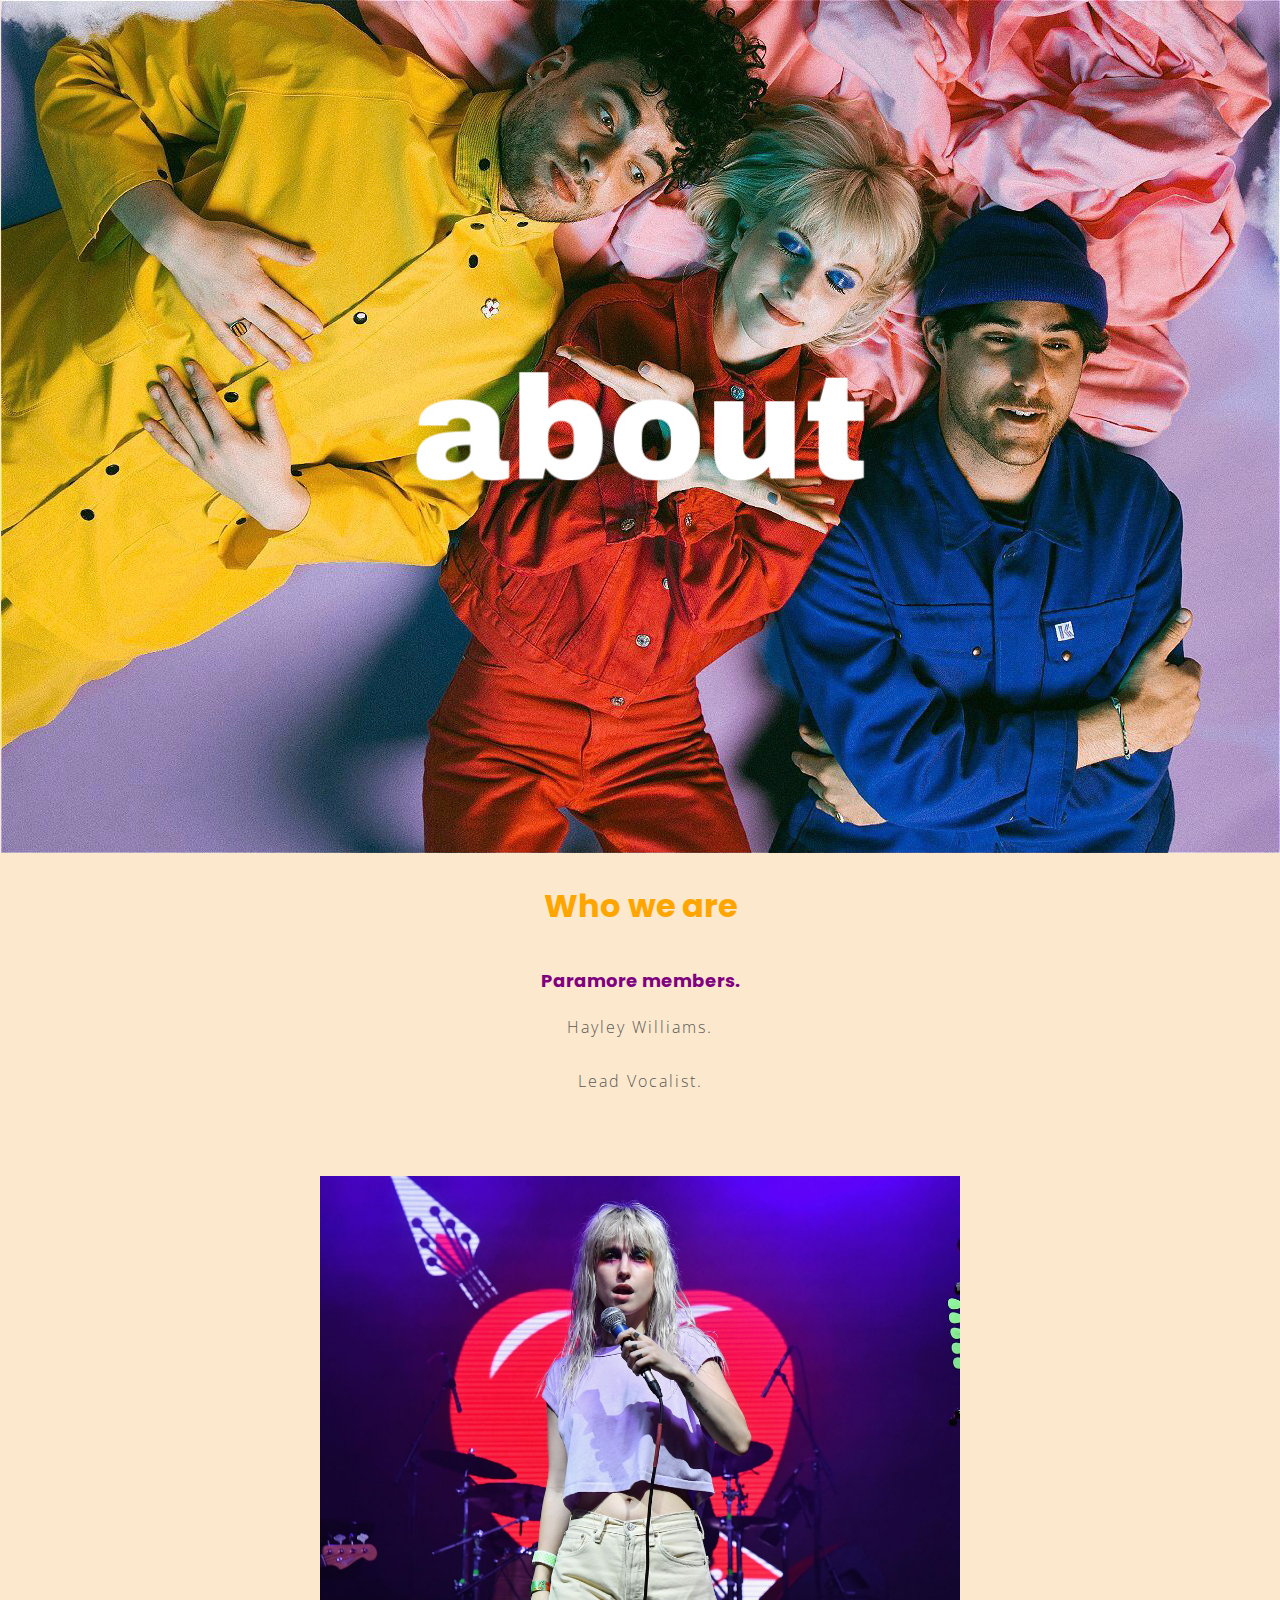
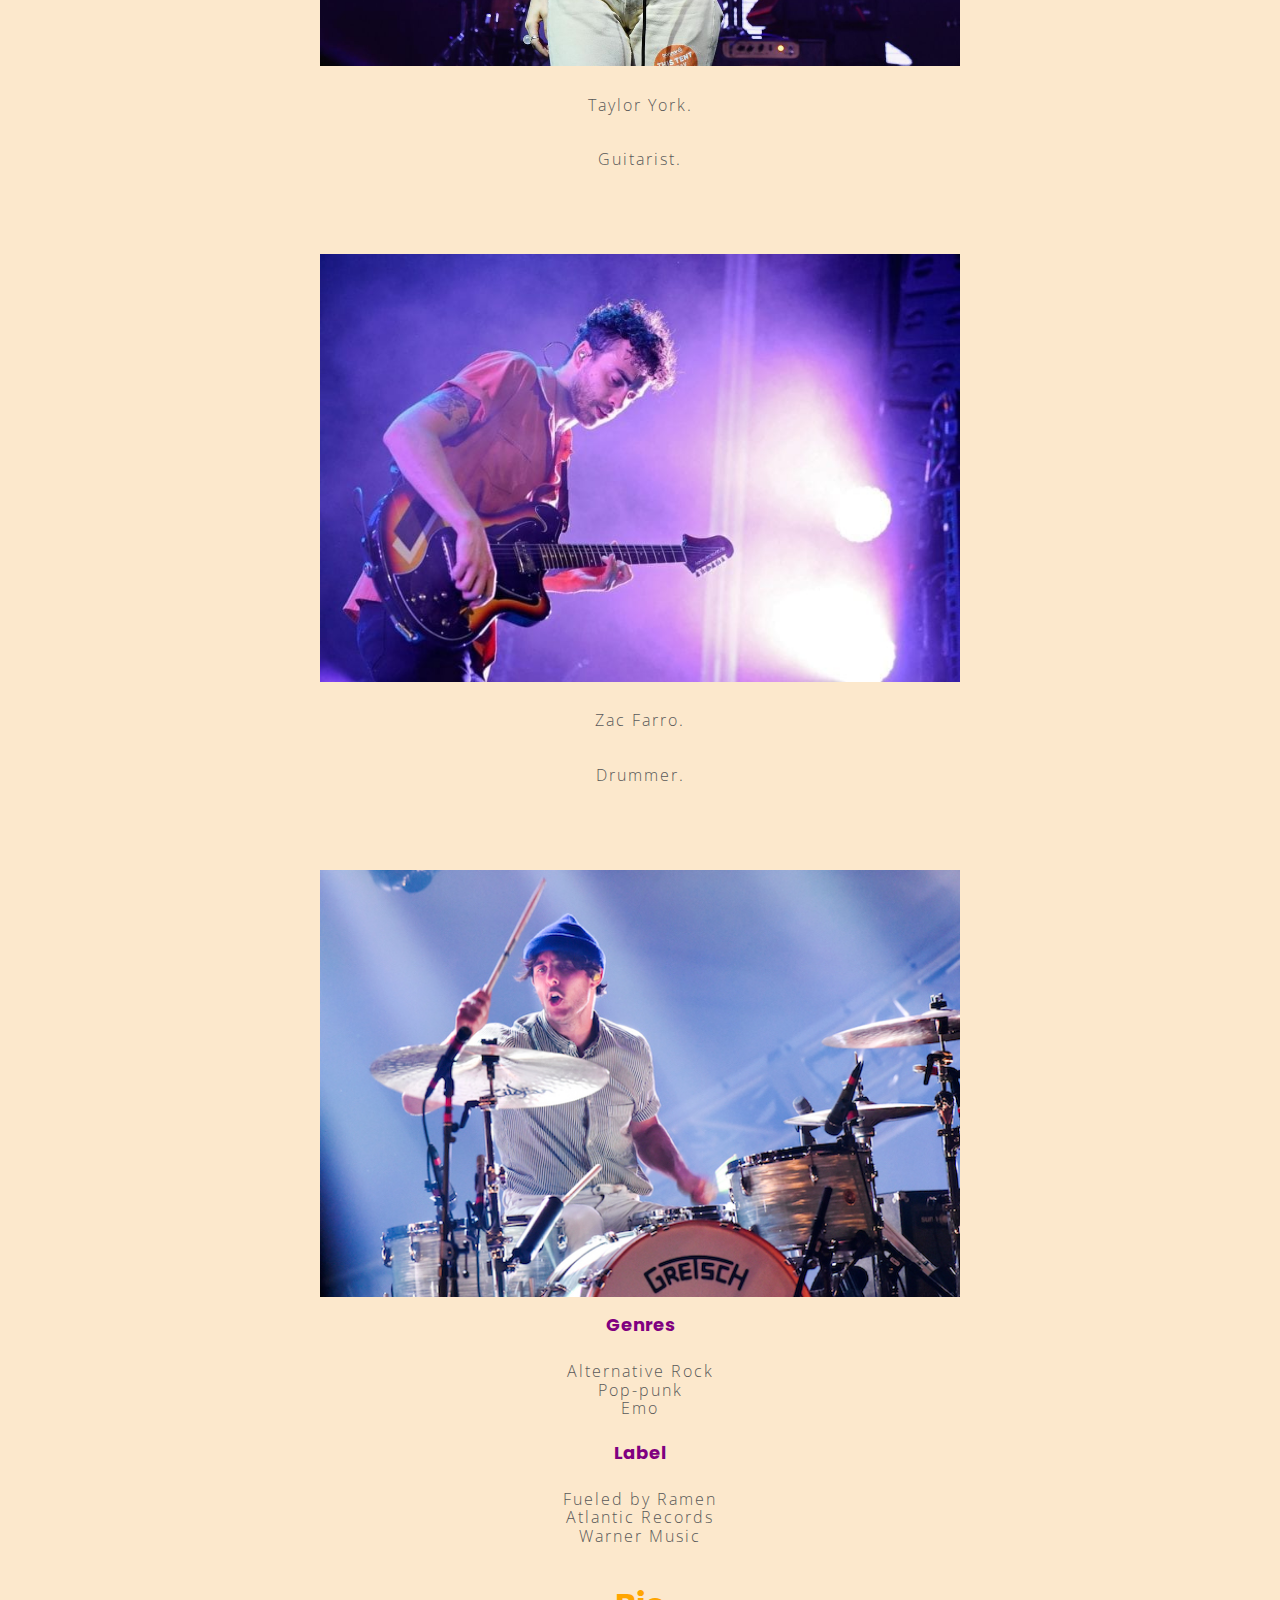
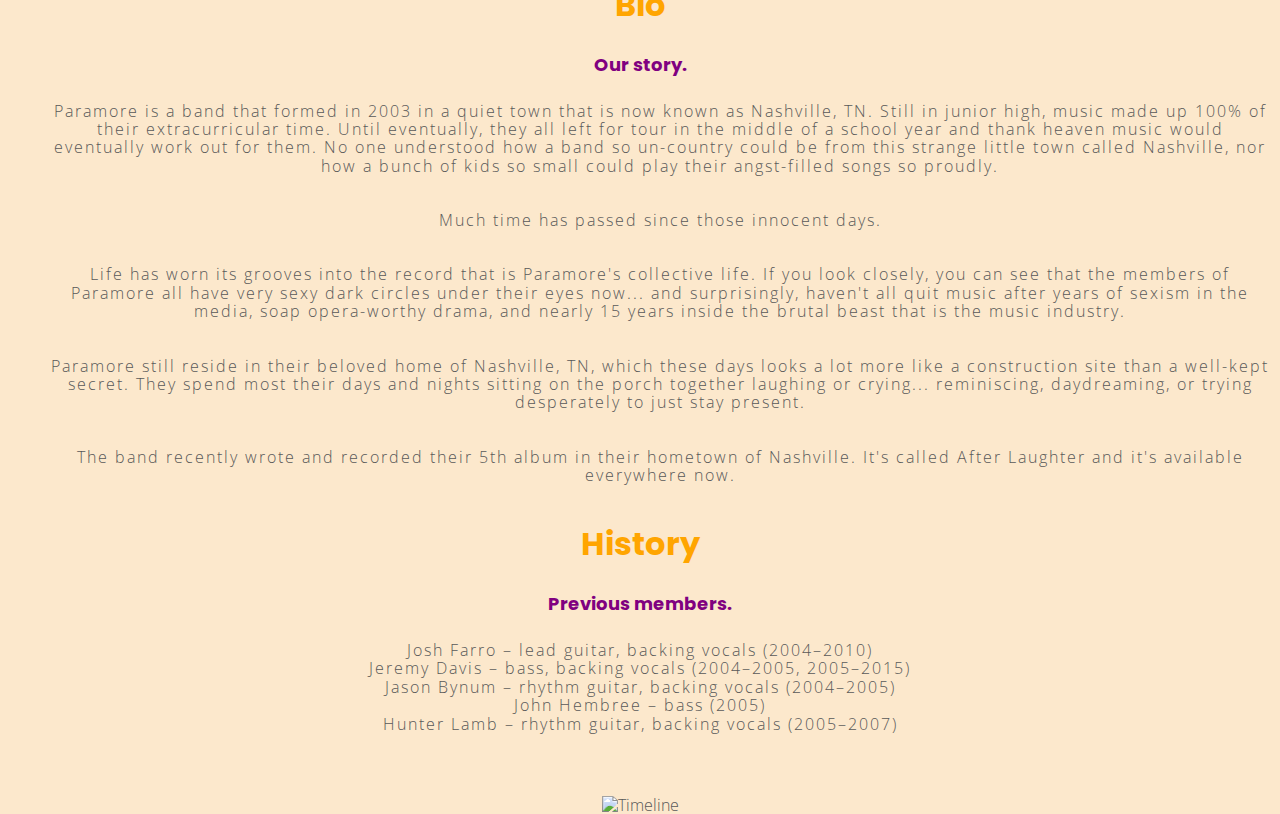
==== page-2-about/page2-about.html @ 4eb8f787 "Add files via upload" ====
<!DOCTYPE html>
<html>
  <head>
    <meta charset="utf-8">
    <meta name="viewport" content="width=device-width">
    <link href="style.css" rel="stylesheet" type="text/css" />
    <link href="normalize.css" rel="stylesheet" type="text/css" />
    <link rel="preconnect" href="https://fonts.gstatic.com">
    <link href="https://fonts.googleapis.com/css2?family=Open+Sans&family=Poppins:wght@800&display=swap" rel="stylesheet">
    <title>page2-about</title>
    <!-- for icons --> 
    <script src="https://kit.fontawesome.com/a076d05399.js"></script>
  </head>

  <body class="container">
    <!-- nav bar -->


    <!-- header -->
    <header>
      <img src="cover2.JPEG" alt="Paramore" style="width:100%">
    </header>

    <!-- Who we are -->
    <section class="item1">
      <h1>Who we are</h1>

      <!-- who 1. members -->
      <div class="container-member">
        <div class="item-member" > 
          <h2>Paramore members.</h2>
          <p>Hayley Williams.</p>
          <p>Lead Vocalist.</p>

          <a href="https://twitter.com/yelyahwilliams"> <i class="fab fa-twitter" style="font-size:36px;"></i></a>
          <a style="padding-left:25px;" href="https://instagram.com/yelyahwilliams"> <i class="fab fa-instagram" style="font-size:36px;"></i></a>
          <a style="padding-left:25px;"  href="https://www.youtube.com/channel/UCoGbSChtzhQ4r1toYPmeiSA"> <i class="fab fa-youtube" style="font-size:36px;"></i></a>
          
          <br><br><img src="hayley.jpg" alt="Hayley Williams" style="width:100%", height="40%"> 
        </div>
      </div>
        
      <div class="container-member">
        <div class="item-member" >
          <p>Taylor York.</p>
          <p>Guitarist.</p>

          <a href="https://twitter.com/zacfarro"> <i class="fab fa-twitter" style="font-size:36px;"></i></a>
          <a style="padding-left:25px;"  href="https://instagram.com/zacfarro"> <i class="fab fa-instagram" style="font-size:36px;"></i></a>
          <a style="padding-left:25px;"  href="https://music.youtube.com/channel/UCCCe2-Nn4wd0fCmP6CdC-gQ"> <i class="fab fa-youtube" style="font-size:36px;"></i></a>
          <a style="padding-left:25px;"  href="https://zacfarropoopiupdates.tumblr.com/"> <i class="fab fa-tumblr"style="font-size:36px;"></i></a>
          
          <br><br><img src="taylor.jpg" alt="Taylor York" style="width:100%", height="40%"> 
        </div>
      </div>

      <div class="container-member">
        <div class="item-member" >
          <p> Zac Farro.</p>
          <p>Drummer.</p>

          <a href="https://twitter.com/itstayloryall"> <i class="fab fa-twitter"></i></a>
          <a style="padding-left:25px;"  href="https://instagram.com/tayloryorkfromparamore"> <i class="fab fa-instagram" style="font-size:36px;"></i></a>
          <a style="padding-left:25px;"  href="https://www.facebook.com/paramoretayloryork/"> <i class="fab fa-facebook" style="font-size:36px;"></i></a>

          <br><br><img src="zac.jpg" alt="Zac Farro" style="width:100%", height="40%"> 
        </div>
      </div>
      
      <!-- who 2. Genres/Label-->
      <section>
        <h2>Genres</h2>
        <p>
          Alternative Rock<br>
          Pop-punk<br>
          Emo<br>
        </p>

        <h2>Label</h2>
        <p>
          Fueled by Ramen<br>
          Atlantic Records<br>
          Warner Music<br>
        </p>
      </section>
    
    <!-- Bio -->
    <section class="item2">
      <h1>Bio</h1>
      <h2>Our story.</h2>
      <ul>
        <p>Paramore is a band that formed in 2003 in a quiet town that 
          is now known as Nashville, TN. Still in junior high, music made 
          up 100% of their extracurricular time. Until eventually, they 
          all left for tour in the middle of a school year and thank heaven 
          music would eventually work out for them. No one understood how a 
          band so un-country could be from this strange little town called Nashville, 
          nor how a bunch of kids so small could play their angst-filled songs so proudly.</p>

          <p>Much time has passed since those innocent days.</p>

          <p>Life has worn its grooves into the record that is Paramore's collective 
          life. If you look closely, you can see that the members of Paramore 
          all have very sexy dark circles under their eyes now... and surprisingly, 
          haven't all quit music after years of sexism in the media, soap opera-worthy drama, 
          and nearly 15 years inside the brutal beast that is the music industry.</p>
          
          <p>Paramore still reside in their beloved home of Nashville, TN, which these 
          days looks a lot more like a construction site than a well-kept secret. 
          They spend most their days and nights sitting on the porch together laughing or crying... 
          reminiscing, daydreaming, or trying desperately to just stay present.</p>

          <p>The band recently wrote and recorded their 5th album in their hometown 
            of Nashville. It's called After Laughter and it's available everywhere now.</p>
        </ul>
    </section>  

    <!-- History -->
    <section class="item3">
      <h1>History</h1>
      <h2>Previous members.</h2>
      <p>
        Josh Farro – lead guitar, backing vocals (2004–2010)<br>
        Jeremy Davis – bass, backing vocals (2004–2005, 2005–2015)<br>
        Jason Bynum – rhythm guitar, backing vocals (2004–2005)<br>
        John Hembree – bass (2005)<br>
        Hunter Lamb – rhythm guitar, backing vocals (2005–2007)<br>
      </p>

      <br><br><img src="timeline.png" alt="Timeline" style="width:100%", height="40%">
    </section>


  </body>
</html>
---- page-2-about/style.css ----
/* same for all pages */
body{
    font-family: 'Open Sans', sans-serif;
    font-weight: lighter;
    background-color: rgb(252, 232, 204);
    text-align: center;
    color: #595959;
}

h1{
    padding: 10px;
    color: orange;
    font-family: 'Poppins', sans-serif;
    font-size: 20px;
}

p{
    padding: 10px;
    font-family: 'Open Sans', sans-serif;
    font-weight: lighter;
    letter-spacing: 2px;
    color: #595959;
}

h2{
    font-family: 'Poppins', sans-serif;
    color: purple;
    font-size: 18px;
}

/* classes */ 
.container{
    display: flex; 
    flex-flow: column wrap;
    justify-content: space-evenly;
    align-items: center;
}

.item{
    flex-basis: 90%;
}

.container-member{
    display: flex; 
    flex-flow: column wrap;
    justify-content: space-around;
    align-items: center;
}

.item-member{
    flex-basis: 90%;
}

.item-member img{
    width: 90%;
    height: 40%;
    flex-grow: 4;
}



/* same for all pages */
/* media queries - mobile first */

/* media queries - small desktop */
@media (min-width: 600px){
    .container, .container-member{
        flex-flow: row wrap;
        flex-basis: 50%
    }

    .item, .item-member{
        flex-flow: row wrap;
        flex-basis: 50%
    }
}

/* media queries - large desktop */
@media (min-width: 800px){
    .container, .container-member{
        flex-flow: row wrap;
        flex-basis: 50%
    }

    .item, .item-member{
        flex-flow: row wrap;
        flex-basis: 50%
    }
}
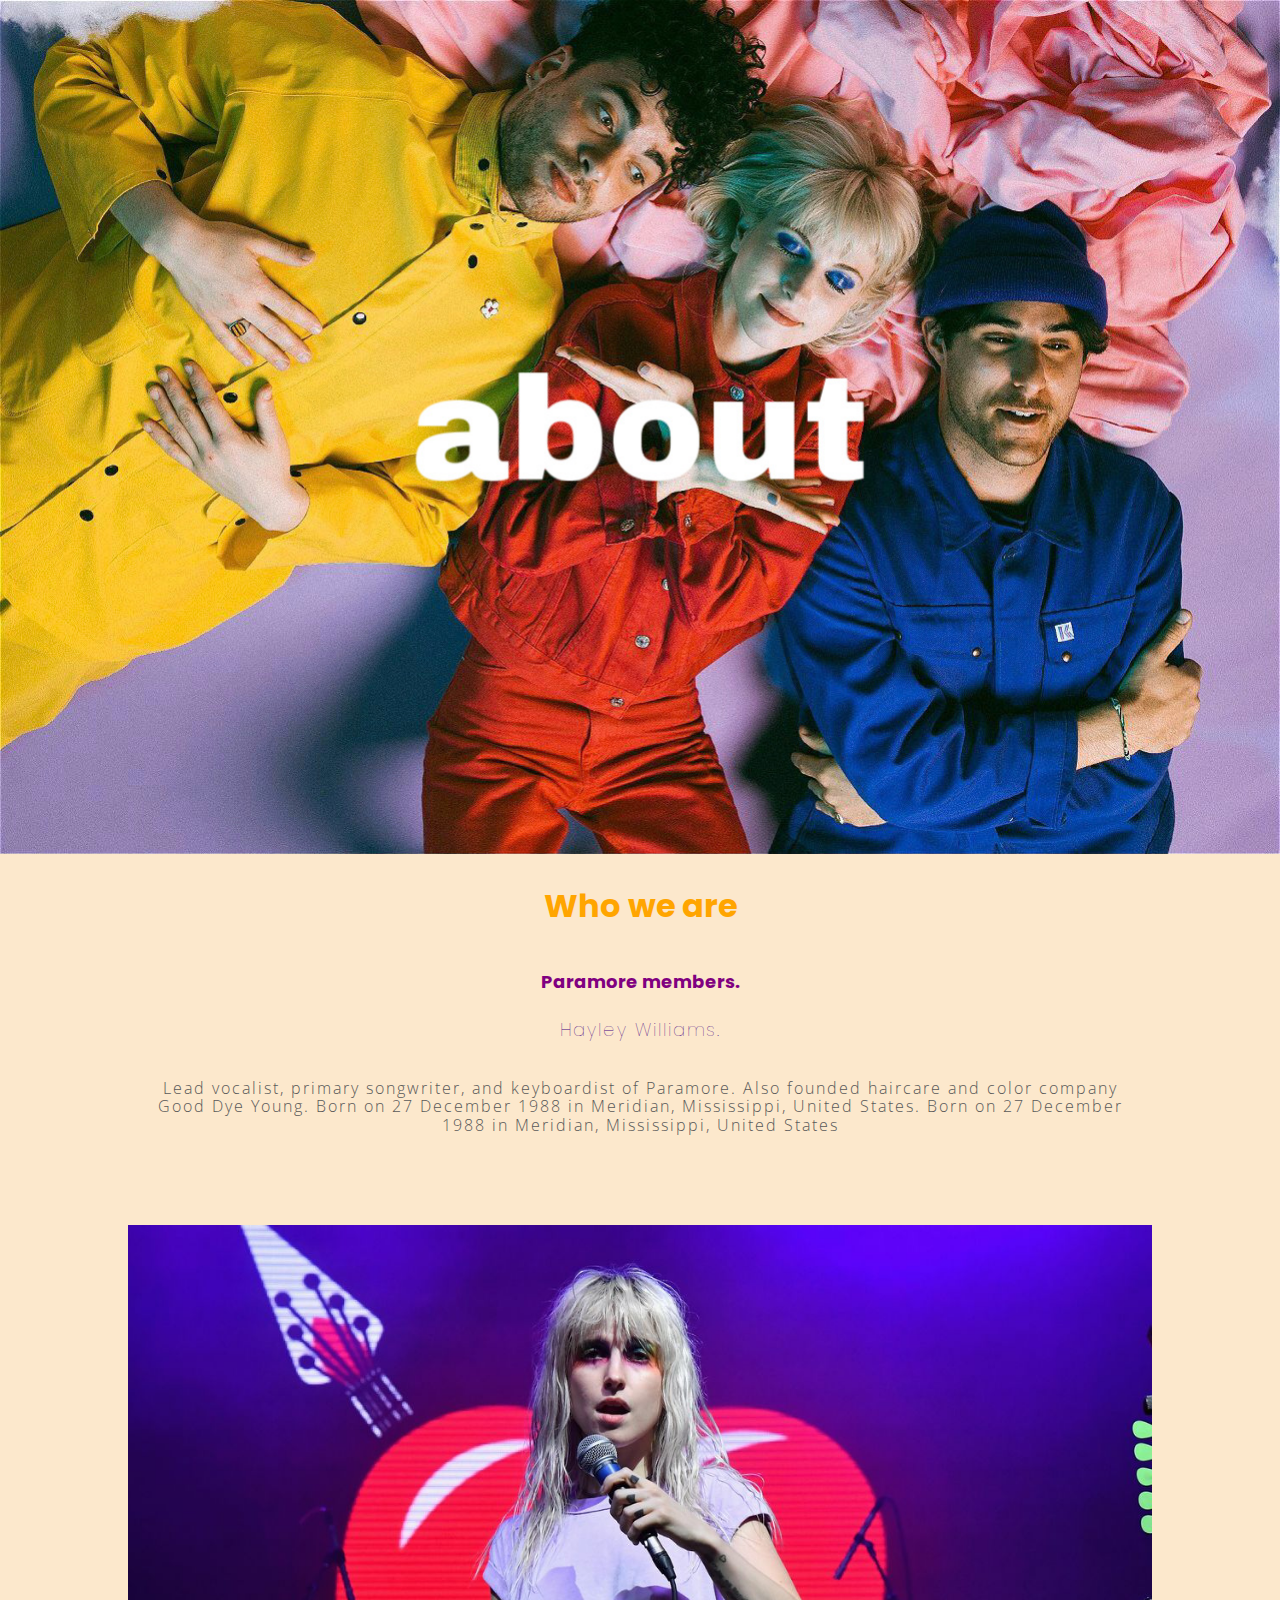
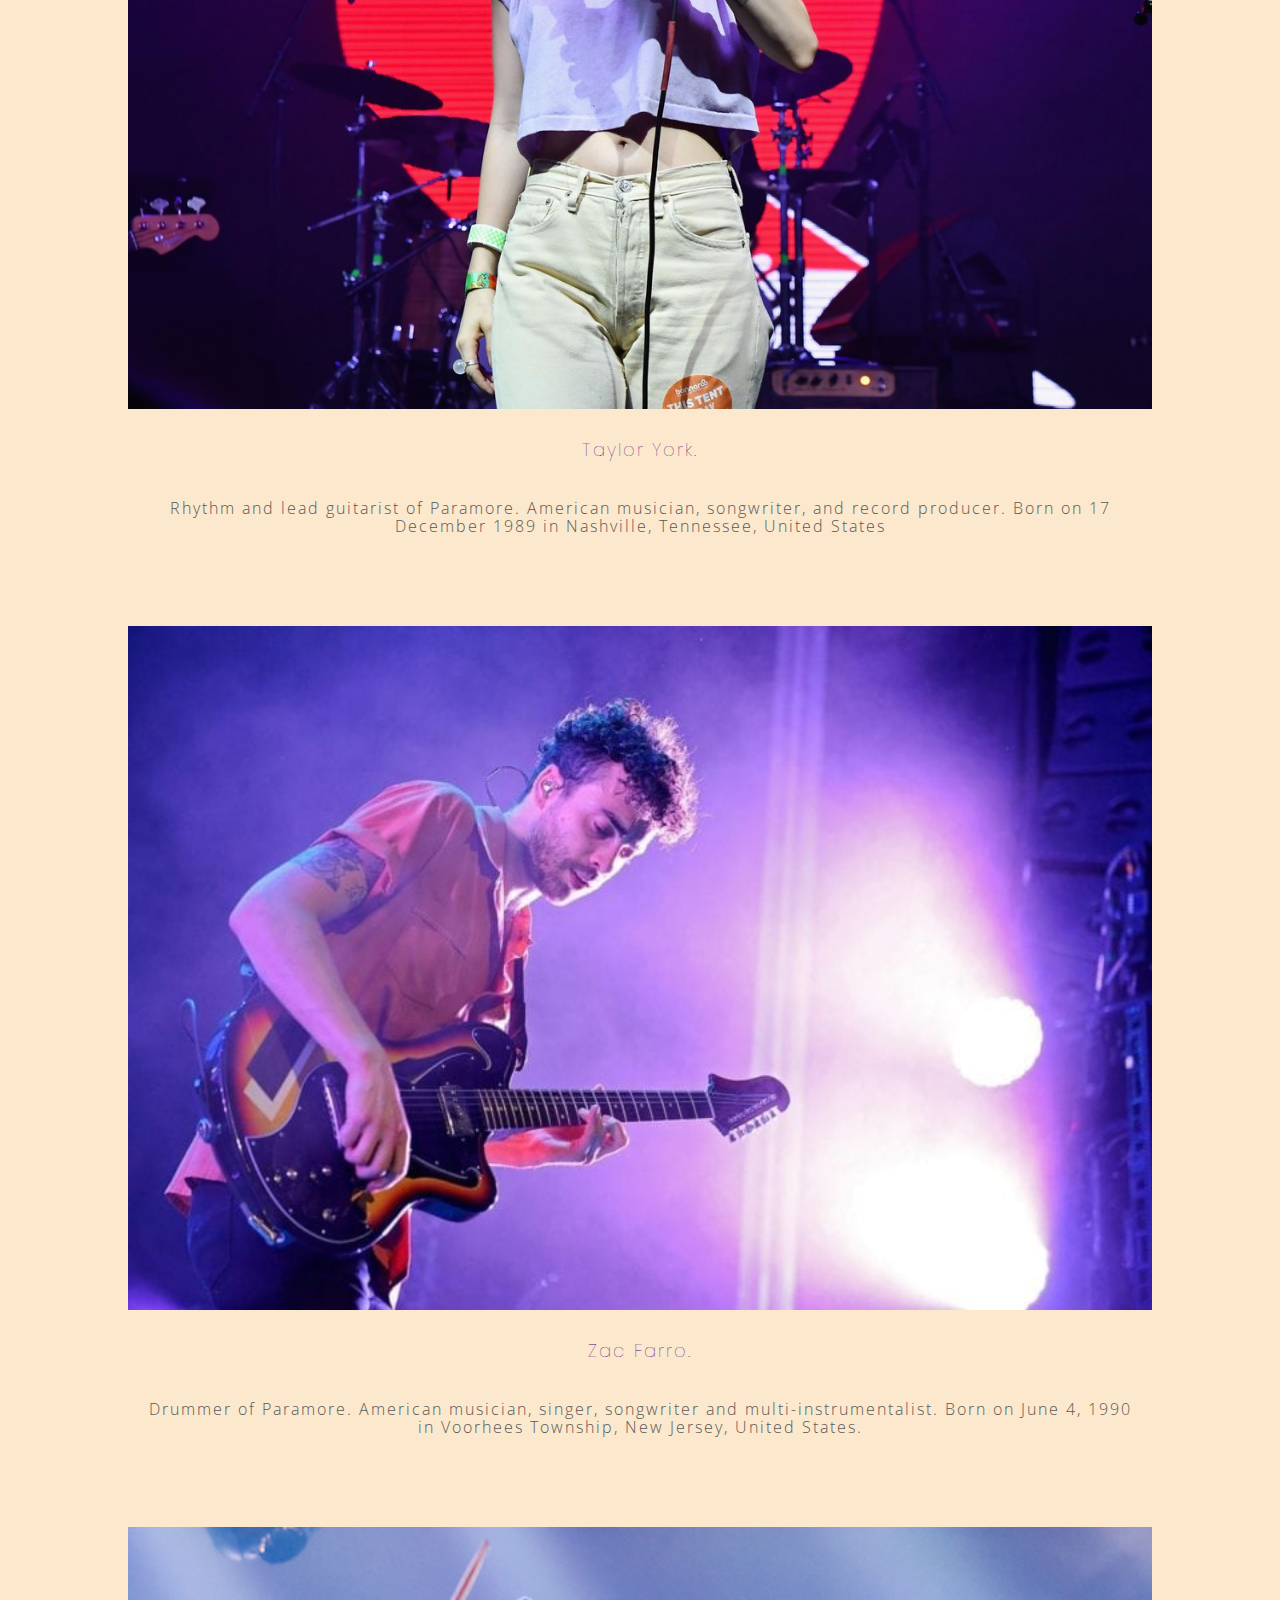
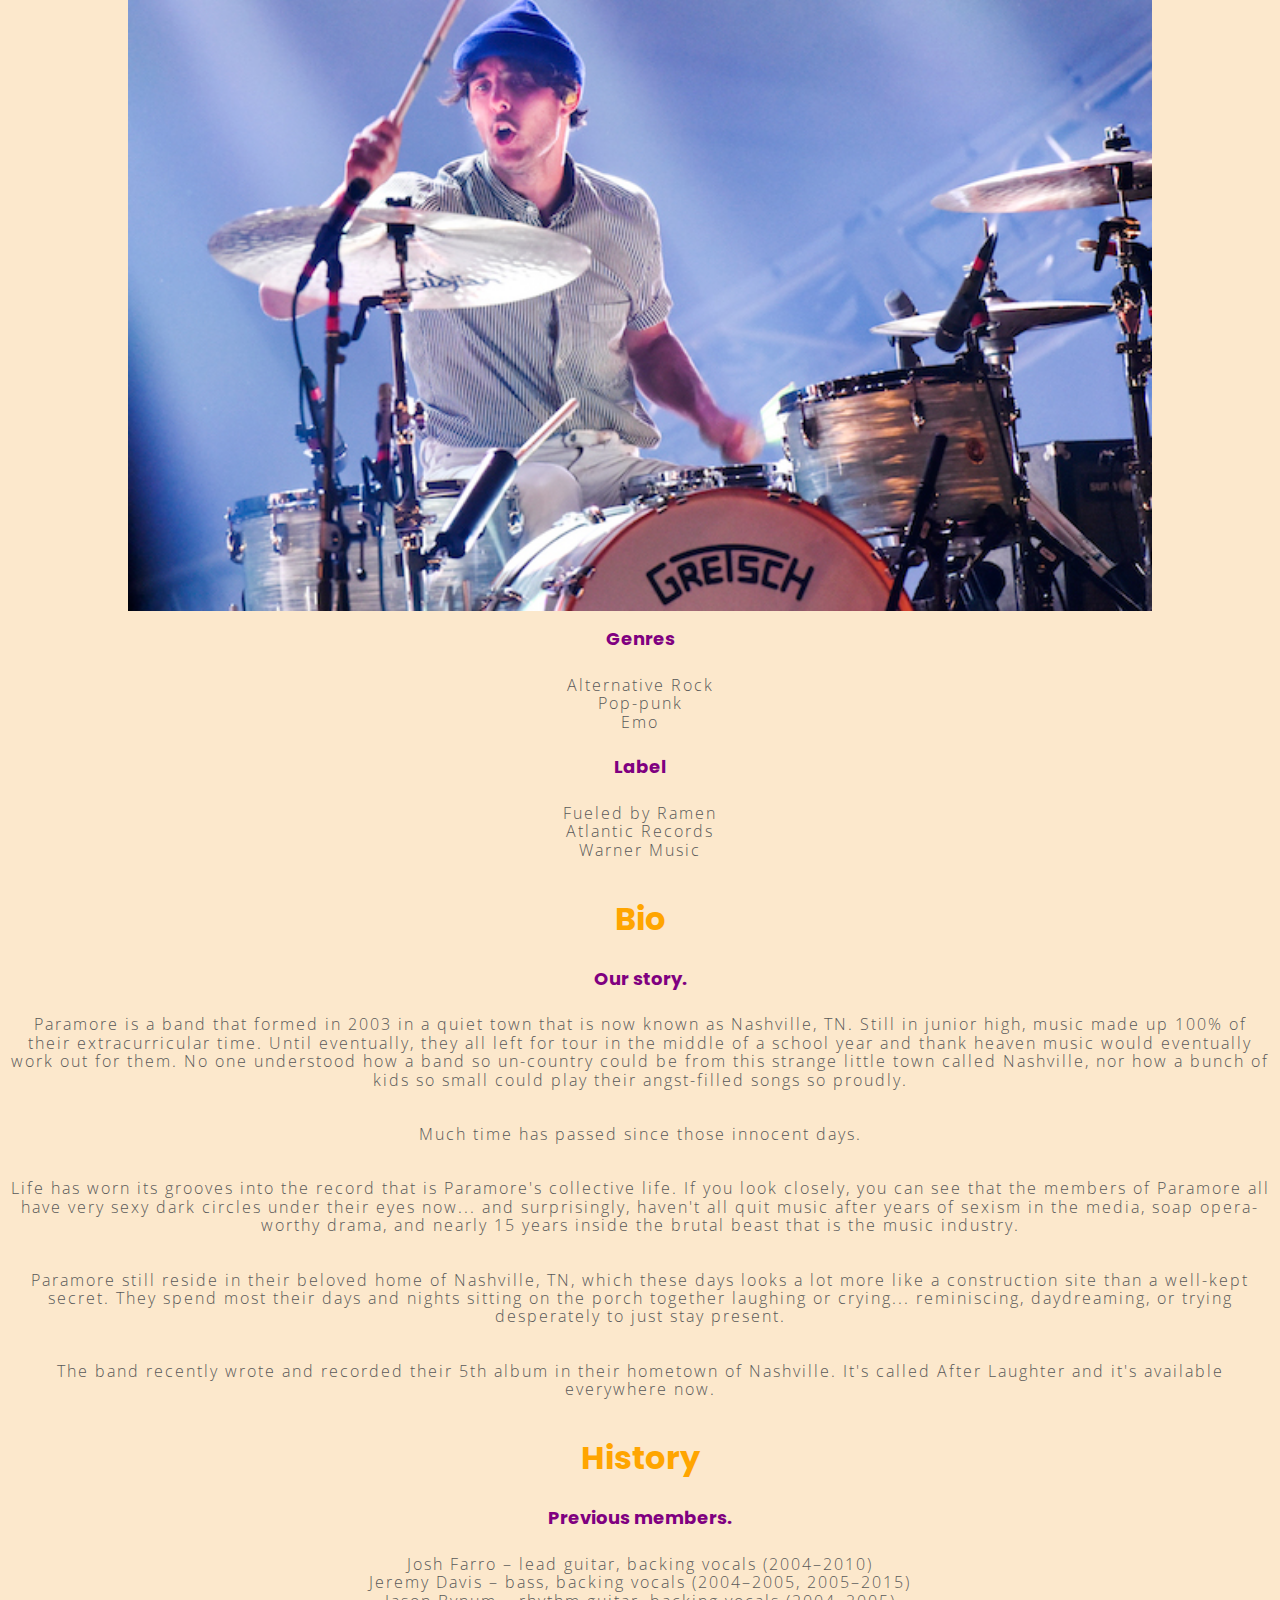
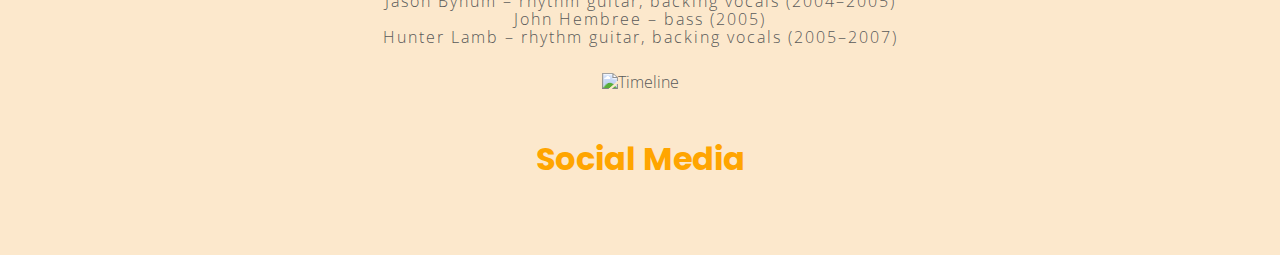
==== commit 33cf8629: "Add files via upload" ====
--- a/page-2-about/page2-about.html
+++ b/page-2-about/page2-about.html
@@ -12,7 +12,7 @@
     <script src="https://kit.fontawesome.com/a076d05399.js"></script>
   </head>
 
-  <body class="container">
+  <body class>
     <!-- nav bar -->
 
 
@@ -22,19 +22,22 @@
     </header>
 
     <!-- Who we are -->
-    <section class="item1">
+    <section>
       <h1>Who we are</h1>
 
       <!-- who 1. members -->
       <div class="container-member">
         <div class="item-member" > 
           <h2>Paramore members.</h2>
-          <p>Hayley Williams.</p>
-          <p>Lead Vocalist.</p>
+          <p class="member-name">Hayley Williams.</p>
+          <p>Lead vocalist, primary songwriter, and keyboardist 
+            of Paramore. Also founded haircare and color company Good Dye Young.  
+            Born on 27 December 1988 in Meridian, Mississippi, 
+            United States. Born on 27 December 1988 in Meridian, Mississippi, United States</p><br>
 
-          <a href="https://twitter.com/yelyahwilliams"> <i class="fab fa-twitter" style="font-size:36px;"></i></a>
-          <a style="padding-left:25px;" href="https://instagram.com/yelyahwilliams"> <i class="fab fa-instagram" style="font-size:36px;"></i></a>
-          <a style="padding-left:25px;"  href="https://www.youtube.com/channel/UCoGbSChtzhQ4r1toYPmeiSA"> <i class="fab fa-youtube" style="font-size:36px;"></i></a>
+          <a href="https://twitter.com/yelyahwilliams"> <i class="fab fa-twitter" style="font-size:24px;"></i></a>
+          <a style="padding-left:25px;" href="https://instagram.com/yelyahwilliams"> <i class="fab fa-instagram" style="font-size:24px;"></i></a>
+          <a style="padding-left:25px;"  href="https://www.youtube.com/channel/UCoGbSChtzhQ4r1toYPmeiSA"> <i class="fab fa-youtube" style="font-size:24px;"></i></a>
           
           <br><br><img src="hayley.jpg" alt="Hayley Williams" style="width:100%", height="40%"> 
         </div>
@@ -42,27 +45,31 @@
         
       <div class="container-member">
         <div class="item-member" >
-          <p>Taylor York.</p>
-          <p>Guitarist.</p>
+          <p class="member-name">Taylor York.</p>
+          <p>Rhythm and lead guitarist of Paramore. American musician, 
+            songwriter, and record producer. 
+            Born on 17 December 1989 in Nashville, 
+            Tennessee, United States</p><br>
 
-          <a href="https://twitter.com/zacfarro"> <i class="fab fa-twitter" style="font-size:36px;"></i></a>
-          <a style="padding-left:25px;"  href="https://instagram.com/zacfarro"> <i class="fab fa-instagram" style="font-size:36px;"></i></a>
-          <a style="padding-left:25px;"  href="https://music.youtube.com/channel/UCCCe2-Nn4wd0fCmP6CdC-gQ"> <i class="fab fa-youtube" style="font-size:36px;"></i></a>
-          <a style="padding-left:25px;"  href="https://zacfarropoopiupdates.tumblr.com/"> <i class="fab fa-tumblr"style="font-size:36px;"></i></a>
-          
+          <a href="https://twitter.com/itstayloryall"> <i class="fab fa-twitter" style="font-size:24px;"></i></a>
+          <a style="padding-left:25px;"  href="https://instagram.com/tayloryorkfromparamore"> <i class="fab fa-instagram" style="font-size:24px;"></i></a>
+          <a style="padding-left:25px;"  href="https://www.facebook.com/paramoretayloryork/"> <i class="fab fa-facebook" style="font-size:24px;"></i></a>
+
           <br><br><img src="taylor.jpg" alt="Taylor York" style="width:100%", height="40%"> 
         </div>
       </div>
 
       <div class="container-member">
         <div class="item-member" >
-          <p> Zac Farro.</p>
-          <p>Drummer.</p>
+          <p class="member-name"> Zac Farro.</p>
+          <p>Drummer of Paramore. American musician, singer, songwriter 
+            and multi-instrumentalist. Born on June 4, 1990 in Voorhees Township, New Jersey, United States.</p><br>
 
-          <a href="https://twitter.com/itstayloryall"> <i class="fab fa-twitter"></i></a>
-          <a style="padding-left:25px;"  href="https://instagram.com/tayloryorkfromparamore"> <i class="fab fa-instagram" style="font-size:36px;"></i></a>
-          <a style="padding-left:25px;"  href="https://www.facebook.com/paramoretayloryork/"> <i class="fab fa-facebook" style="font-size:36px;"></i></a>
-
+          <a href="https://twitter.com/zacfarro"> <i class="fab fa-twitter" style="font-size:24px;"></i></a>
+          <a style="padding-left:25px;"  href="https://instagram.com/zacfarro"> <i class="fab fa-instagram" style="font-size:24px;"></i></a>
+          <a style="padding-left:25px;"  href="https://music.youtube.com/channel/UCCCe2-Nn4wd0fCmP6CdC-gQ"> <i class="fab fa-youtube" style="font-size:24px;"></i></a>
+          <a style="padding-left:25px;"  href="https://zacfarropoopiupdates.tumblr.com/"> <i class="fab fa-tumblr"style="font-size:24px;"></i></a>
+                    
           <br><br><img src="zac.jpg" alt="Zac Farro" style="width:100%", height="40%"> 
         </div>
       </div>
@@ -85,38 +92,36 @@
       </section>
     
     <!-- Bio -->
-    <section class="item2">
+    <section>
       <h1>Bio</h1>
       <h2>Our story.</h2>
-      <ul>
-        <p>Paramore is a band that formed in 2003 in a quiet town that 
-          is now known as Nashville, TN. Still in junior high, music made 
-          up 100% of their extracurricular time. Until eventually, they 
-          all left for tour in the middle of a school year and thank heaven 
-          music would eventually work out for them. No one understood how a 
-          band so un-country could be from this strange little town called Nashville, 
-          nor how a bunch of kids so small could play their angst-filled songs so proudly.</p>
+      <p>Paramore is a band that formed in 2003 in a quiet town that 
+        is now known as Nashville, TN. Still in junior high, music made 
+        up 100% of their extracurricular time. Until eventually, they 
+        all left for tour in the middle of a school year and thank heaven 
+        music would eventually work out for them. No one understood how a 
+        band so un-country could be from this strange little town called Nashville, 
+        nor how a bunch of kids so small could play their angst-filled songs so proudly.</p>
 
-          <p>Much time has passed since those innocent days.</p>
+        <p>Much time has passed since those innocent days.</p>
 
-          <p>Life has worn its grooves into the record that is Paramore's collective 
-          life. If you look closely, you can see that the members of Paramore 
-          all have very sexy dark circles under their eyes now... and surprisingly, 
-          haven't all quit music after years of sexism in the media, soap opera-worthy drama, 
-          and nearly 15 years inside the brutal beast that is the music industry.</p>
-          
-          <p>Paramore still reside in their beloved home of Nashville, TN, which these 
-          days looks a lot more like a construction site than a well-kept secret. 
-          They spend most their days and nights sitting on the porch together laughing or crying... 
-          reminiscing, daydreaming, or trying desperately to just stay present.</p>
+        <p>Life has worn its grooves into the record that is Paramore's collective 
+        life. If you look closely, you can see that the members of Paramore 
+        all have very sexy dark circles under their eyes now... and surprisingly, 
+        haven't all quit music after years of sexism in the media, soap opera-worthy drama, 
+        and nearly 15 years inside the brutal beast that is the music industry.</p>
+        
+        <p>Paramore still reside in their beloved home of Nashville, TN, which these 
+        days looks a lot more like a construction site than a well-kept secret. 
+        They spend most their days and nights sitting on the porch together laughing or crying... 
+        reminiscing, daydreaming, or trying desperately to just stay present.</p>
 
-          <p>The band recently wrote and recorded their 5th album in their hometown 
-            of Nashville. It's called After Laughter and it's available everywhere now.</p>
-        </ul>
+        <p>The band recently wrote and recorded their 5th album in their hometown 
+          of Nashville. It's called After Laughter and it's available everywhere now.</p>
     </section>  
 
     <!-- History -->
-    <section class="item3">
+    <section>
       <h1>History</h1>
       <h2>Previous members.</h2>
       <p>
@@ -127,9 +132,19 @@
         Hunter Lamb – rhythm guitar, backing vocals (2005–2007)<br>
       </p>
 
-      <br><br><img src="timeline.png" alt="Timeline" style="width:100%", height="40%">
+      <img src="timeline.png" alt="Timeline" style="width:90%", height="40%"><br><br>
     </section>
 
+    <!-- Social Media-->
+    <section>
+      <h1>Social Media</h1>
+      <a href="http://paramore.net/spotify"> <i class="fab fa-spotify" style="font-size:24px;"></i></a>
+      <a style="padding-left:25px;"  href="https://instagram.com/paramore"> <i class="fab fa-instagram" style="font-size:24px;"></i></a>
+      <a style="padding-left:25px;"  href="http://facebook.com/paramore"> <i class="fab fa-facebook" style="font-size:24px;"></i></a>
+      <a style="padding-left:25px;"  href="https://paramore.tumblr.com/"> <i class="fab fa-tumblr"style="font-size:24px;"></i></a>
+      <a style="padding-left:25px;"  href="http://twitter.com/paramore"> <i class="fab fa-twitter"style="font-size:24px;"></i></a>
+      <br><br>
+  </section>
 
   </body>
 </html>--- a/page-2-about/style.css
+++ b/page-2-about/style.css
@@ -29,17 +29,14 @@
 }
 
 /* classes */ 
-.container{
-    display: flex; 
-    flex-flow: column wrap;
-    justify-content: space-evenly;
-    align-items: center;
+.member-name{
+    font-family: 'Poppins', sans-serif;
+    color: rgb(66, 0, 128);
+    /* rgb(158, 95, 218) */
+    font-size: 18px;
 }
 
-.item{
-    flex-basis: 90%;
-}
-
+/* flex boxes */
 .container-member{
     display: flex; 
     flex-flow: column wrap;
@@ -66,26 +63,27 @@
 @media (min-width: 600px){
     .container, .container-member{
         flex-flow: row wrap;
-        flex-basis: 50%
+        flex-basis: 70%
     }
-
+  
     .item, .item-member{
         flex-flow: row wrap;
-        flex-basis: 50%
+        flex-basis: 70%
     }
-}
-
-/* media queries - large desktop */
-@media (min-width: 800px){
+  }
+  
+  /* media queries - large desktop */
+  @media (min-width: 800px){
     .container, .container-member{
         flex-flow: row wrap;
-        flex-basis: 50%
+        flex-basis: 80%
     }
-
+  
     .item, .item-member{
         flex-flow: row wrap;
-        flex-basis: 50%
+        flex-basis: 80%
     }
-}
-
-
+  }
+  
+  
+  